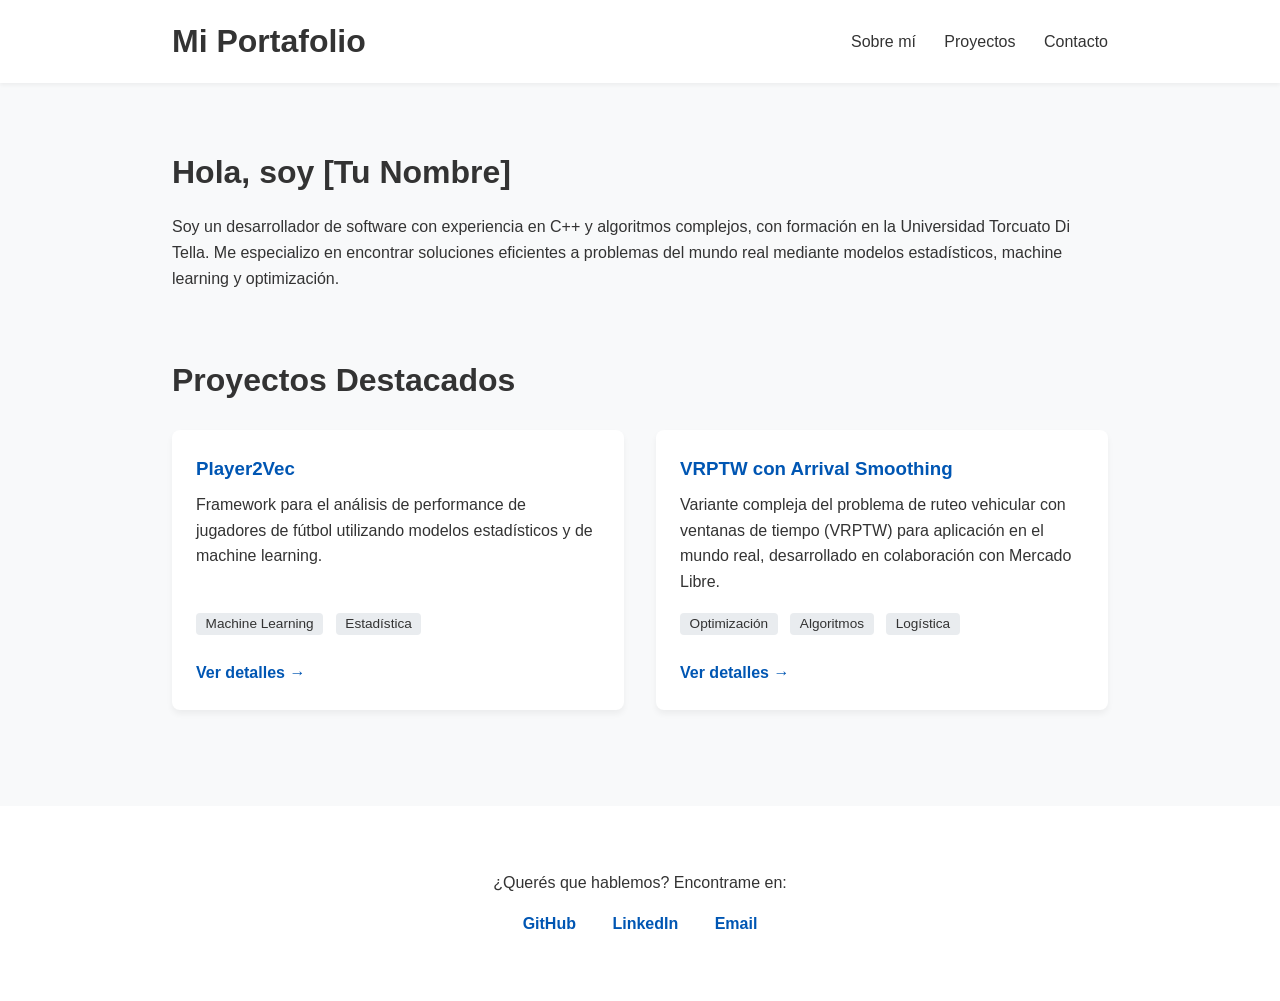
==== index.html @ 63041044 "init page" ====
<!DOCTYPE html>
<html lang="es">
<head>
    <meta charset="UTF-8">
    <meta name="viewport" content="width=device-width, initial-scale=1.0">
    <title>Portafolio Profesional</title>
    <link rel="stylesheet" href="style.css">
</head>
<body>

    <header>
        <div class="container nav-bar">
            <h1>Mi Portafolio</h1>
            <nav>
                <a href="#sobre-mi">Sobre mí</a>
                <a href="#proyectos">Proyectos</a>
                <a href="#contacto">Contacto</a>
            </nav>
        </div>
    </header>

    <section id="sobre-mi" class="container">
        <div class="profile-text">
            <h2>Hola, soy [Tu Nombre]</h2>
            <p>
                Soy un desarrollador de software con experiencia en C++ y algoritmos complejos, con formación en la Universidad Torcuato Di Tella. Me especializo en encontrar soluciones eficientes a problemas del mundo real mediante modelos estadísticos, machine learning y optimización.
            </p>
        </div>
    </section>

    <section id="proyectos" class="container">
        <h2>Proyectos Destacados</h2>
        <div class="grid-proyectos">

            <div class="card-proyecto">
                <h3>Player2Vec</h3>
                <p>Framework para el análisis de performance de jugadores de fútbol utilizando modelos estadísticos y de machine learning.</p>
                <div class="tags">
                    <span>Machine Learning</span>
                    <span>Estadística</span>
                </div>
                <a href="player2vec.html" class="btn-ver-mas">Ver detalles &rarr;</a>
            </div>

            <div class="card-proyecto">
                <h3>VRPTW con Arrival Smoothing</h3>
                <p>Variante compleja del problema de ruteo vehicular con ventanas de tiempo (VRPTW) para aplicación en el mundo real, desarrollado en colaboración con Mercado Libre.</p>
                <div class="tags">
                    <span>Optimización</span>
                    <span>Algoritmos</span>
                    <span>Logística</span>
                </div>
                <a href="vrptw.html" class="btn-ver-mas">Ver detalles &rarr;</a>
            </div>

        </div>
    </section>

    <footer id="contacto">
        <div class="container">
            <p>¿Querés que hablemos? Encontrame en:</p>
            <div class="social-links">
                <a href="https://github.com/tu-usuario" target="_blank">GitHub</a>
                <a href="https://linkedin.com/in/tu-perfil" target="_blank">LinkedIn</a>
                <a href="mailto:tu-email@ejemplo.com">Email</a>
            </div>
        </div>
    </footer>

</body>
</html>
---- style.css ----
/* Variables de color para mantener consistencia */
:root {
    --bg-color: #f8f9fa;
    --text-color: #333;
    --primary-color: #0056b3;
    --card-bg: #ffffff;
}

* {
    margin: 0;
    padding: 0;
    box-sizing: border-box;
    font-family: 'Segoe UI', Roboto, Helvetica, Arial, sans-serif;
}

body {
    background-color: var(--bg-color);
    color: var(--text-color);
    line-height: 1.6;
}

.container {
    max-width: 1000px;
    margin: 0 auto;
    padding: 2rem;
}

/* Header */
header {
    background-color: var(--card-bg);
    box-shadow: 0 2px 4px rgba(0, 0, 0, 0.05);
    position: sticky;
    top: 0;
}

.nav-bar {
    display: flex;
    justify-content: space-between;
    align-items: center;
    padding: 1rem 2rem;
}

nav a {
    margin-left: 1.5rem;
    text-decoration: none;
    color: var(--text-color);
    font-weight: 500;
}

nav a:hover {
    color: var(--primary-color);
}

/* Sobre mi */
#sobre-mi {
    padding-top: 4rem;
    padding-bottom: 2rem;
}

h2 {
    margin-bottom: 1rem;
    font-size: 2rem;
}

/* Proyectos (Grid) */
.grid-proyectos {
    display: grid;
    grid-template-columns: repeat(auto-fit, minmax(300px, 1fr));
    gap: 2rem;
    margin-top: 1.5rem;
}

.card-proyecto {
    background: var(--card-bg);
    padding: 1.5rem;
    border-radius: 8px;
    box-shadow: 0 4px 6px rgba(0, 0, 0, 0.05);
    transition: transform 0.2s;
    display: flex;
    flex-direction: column;
}

.card-proyecto:hover {
    transform: translateY(-5px);
}

.card-proyecto h3 {
    margin-bottom: 0.5rem;
    color: var(--primary-color);
}

.card-proyecto p {
    flex-grow: 1;
    /* Empuja el botón hacia abajo si el texto es corto */
    margin-bottom: 1rem;
}

.tags {
    margin-bottom: 1.5rem;
}

.tags span {
    background: #e9ecef;
    padding: 0.2rem 0.6rem;
    border-radius: 4px;
    font-size: 0.85rem;
    margin-right: 0.5rem;
}

.btn-ver-mas {
    text-decoration: none;
    color: var(--primary-color);
    font-weight: bold;
    align-self: flex-start;
}

/* Footer */
footer {
    background-color: var(--card-bg);
    text-align: center;
    padding: 2rem 0;
    margin-top: 4rem;
}

.social-links {
    margin-top: 1rem;
}

.social-links a {
    margin: 0 1rem;
    text-decoration: none;
    color: var(--primary-color);
    font-weight: bold;
}
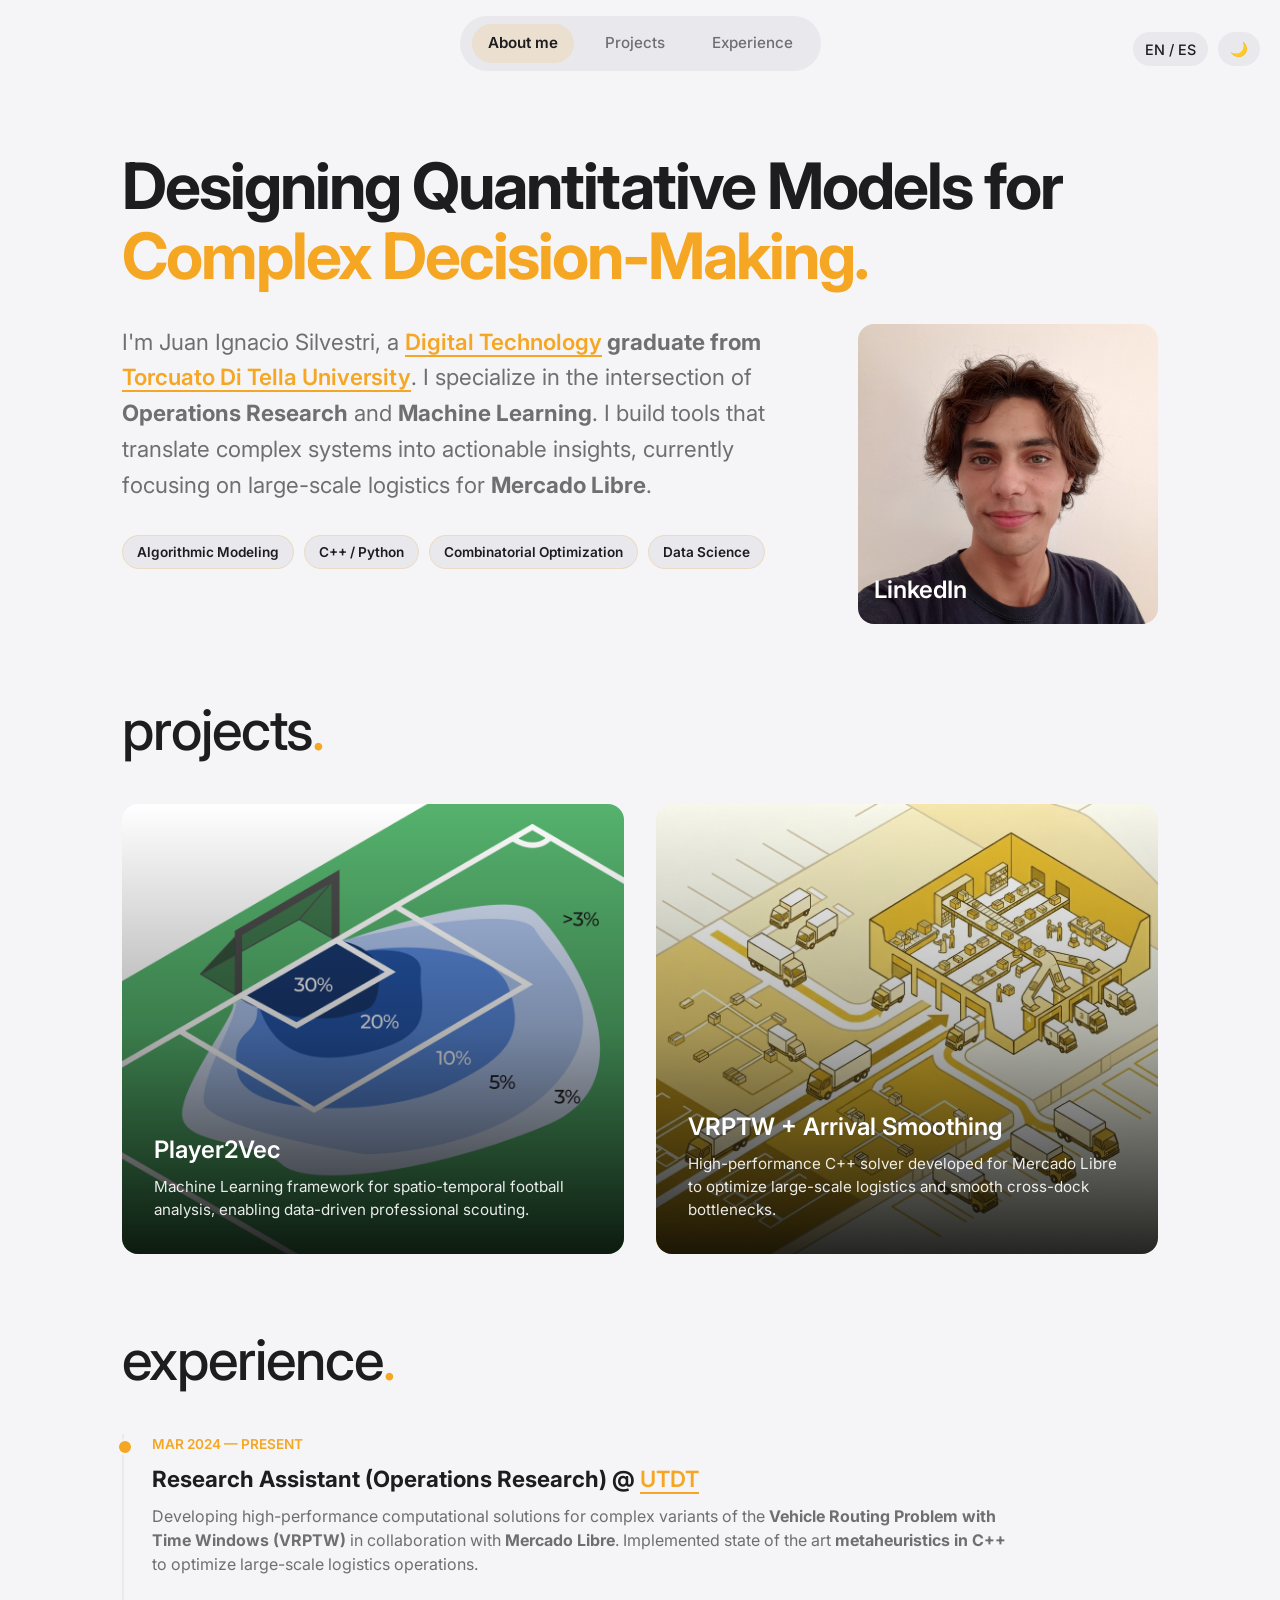
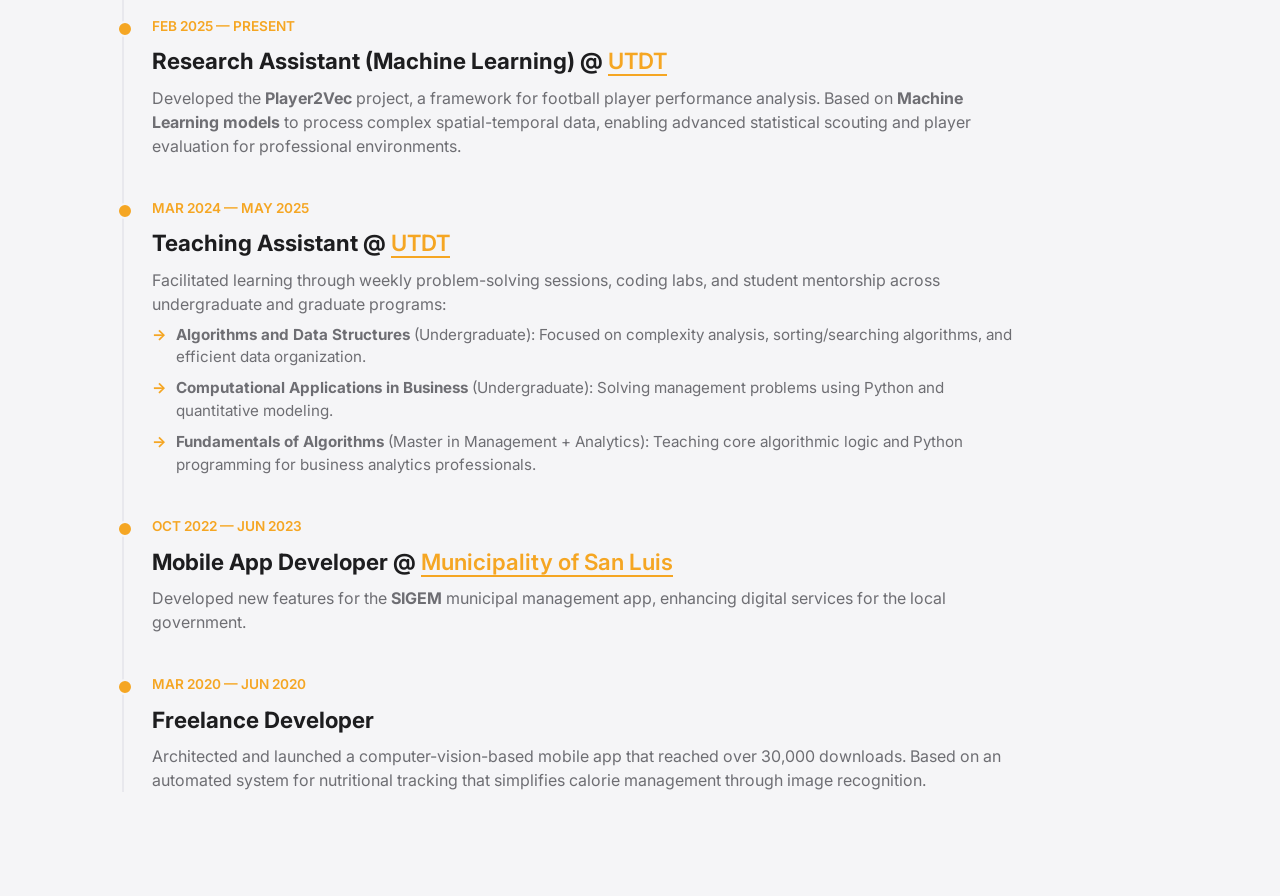
==== commit 55a95687: "Projects descriptions and experience detailed" ====
--- a/index.html
+++ b/index.html
@@ -1,71 +1,199 @@
 <!DOCTYPE html>
-<html lang="es">
+<html lang="en" data-theme="light">
 <head>
     <meta charset="UTF-8">
     <meta name="viewport" content="width=device-width, initial-scale=1.0">
-    <title>Portafolio Profesional</title>
+    <title>Juan Ignacio Silvestri</title>
     <link rel="stylesheet" href="style.css">
+    <link href="https://fonts.googleapis.com/css2?family=Inter:wght@400;500;600;700&display=swap" rel="stylesheet">
 </head>
 <body>
 
-    <header>
-        <div class="container nav-bar">
-            <h1>Mi Portafolio</h1>
-            <nav>
-                <a href="#sobre-mi">Sobre mí</a>
-                <a href="#proyectos">Proyectos</a>
-                <a href="#contacto">Contacto</a>
-            </nav>
-        </div>
-    </header>
+    
+    <div class="nav-container">
+        <nav class="pill-nav">
+            <a href="#about" class="active" data-en="About me" data-es="Sobre mí">About me</a>
+            <a href="#projects" data-en="Projects" data-es="Proyectos">Projects</a>
+            <a href="#experience" data-en="Experience" data-es="Experiencia">Experience</a>
+        </nav>
+    </div>
+    <div class="site-controls">
+        <button id="lang-toggle" class="control-btn">EN / ES</button>
+        <button id="theme-toggle" class="control-btn">🌙</button>
+    </div>
 
-    <section id="sobre-mi" class="container">
-        <div class="profile-text">
-            <h2>Hola, soy [Tu Nombre]</h2>
-            <p>
-                Soy un desarrollador de software con experiencia en C++ y algoritmos complejos, con formación en la Universidad Torcuato Di Tella. Me especializo en encontrar soluciones eficientes a problemas del mundo real mediante modelos estadísticos, machine learning y optimización.
-            </p>
-        </div>
-    </section>
+    <main class="container">
+        <section id="about">
+            <div class="hero-container">
+                <h1 class="hero-headline">
+                    <span data-en="Designing Quantitative Models for" data-es="Diseñando Modelos <br> Cuantitativos para">Designing Quantitative Models for</span><br>
+                    <span class="dot" data-en="Complex Decision-Making." data-es="Toma de Decisiones.">Complex Decision-Making.</span>
+                </h1>
+                
+                <div class="hero-content-wrapper">
+                    <div class="hero-main-text">
+                        <p class="hero-description" 
+                        data-en="I'm Juan Ignacio Silvestri, a <strong><a href='https://www.utdt.edu/ver_contenido.php?id_contenido=19866&id_item_menu=31534' target='_blank' rel='noopener noreferrer'>Digital Technology</a> graduate from <a href='https://www.utdt.edu/' target='_blank' rel='noopener noreferrer'>Torcuato Di Tella University</a></strong>. I specialize in the intersection of <strong>Operations Research</strong> and <strong>Machine Learning</strong>. I build tools that translate complex systems into actionable insights, currently focusing on large-scale logistics for <strong>Mercado Libre</strong>."
+                        data-es="Soy Juan Ignacio Silvestri, <strong>Licenciado en <a href='https://www.utdt.edu/ver_contenido.php?id_contenido=19866&id_item_menu=31534' target='_blank' rel='noopener noreferrer'>Tecnología Digital</a> por la <a href='https://www.utdt.edu/' target='_blank' rel='noopener noreferrer'>Universidad Torcuato Di Tella</a></strong>. Me especializo en la intersección de <strong>Investigación Operativa</strong> y <strong>Machine Learning</strong>. Construyo herramientas que traducen sistemas complejos en información accionable, actualmente enfocado en logística a gran escala para <strong>Mercado Libre</strong>.">
+                        </p>
+                        
+                        <div class="skill-tags">
+                            <span data-en="Algorithmic Modeling" data-es="Modelado Algorítmico">Algorithmic Modeling</span>
+                            <span>C++ / Python</span>
+                            <span data-en="Combinatorial Optimization" data-es="Optimización combinatoria">Combinatorial Optimization</span>
+                            <span data-en="Data Science" data-es="Ciencia de Datos">Data Science</span>
+                        </div>
+                    </div>
 
-    <section id="proyectos" class="container">
-        <h2>Proyectos Destacados</h2>
-        <div class="grid-proyectos">
+                    <a href="https://www.linkedin.com/in/juan-ignacio-silvestri/" class="profile-card" style="background-image: url('./img/me.png');" target="_blank" rel="noopener noreferrer">
+                        <h2>LinkedIn</h2>
+                    </a>
+                </div>
+            </div>
+        </section>
 
-            <div class="card-proyecto">
-                <h3>Player2Vec</h3>
-                <p>Framework para el análisis de performance de jugadores de fútbol utilizando modelos estadísticos y de machine learning.</p>
-                <div class="tags">
-                    <span>Machine Learning</span>
-                    <span>Estadística</span>
+        <section id="projects">
+            <h1 class="section-title"><span data-en="projects" data-es="proyectos">projects</span><span class="dot">.</span></h1>
+            
+            <div class="card-grid">
+                <a href="player2vec.html" class="card" style="background-image: url('./img/xG.png');">
+                    <div class="card-content">
+                        <h2>Player2Vec</h2>
+                        <p data-en="Machine Learning framework for spatio-temporal football analysis, enabling data-driven professional scouting." 
+                        data-es="Framework de Machine Learning para análisis de fútbol espacio-temporal, permitiendo scouting profesional basado en datos."></p>                    
+                    </div>
+                </a>
+
+                <a href="vrptw.html" class="card" style="background-image: url('./img/VRPTW.png');">
+                    <div class="card-content">
+                        <h2>VRPTW + Arrival Smoothing</h2>
+                        <p data-en="High-performance C++ solver developed for Mercado Libre to optimize large-scale logistics and smooth cross-dock bottlenecks." 
+                        data-es="Solver de C++ de alto rendimiento desarrollado para Mercado Libre para optimizar logística a gran escala y suavizar cuellos de botella en el cross-dock."></p>                    </div>
+                </a>
+            </div>
+        </section>
+
+        <section id="experience">
+            <h1 class="section-title"><span data-en="experience" data-es="experiencia">experience</span><span class="dot">.</span></h1>
+            
+            <div class="timeline">
+                <div class="timeline-item">
+                    <p class="timeline-date" data-en="Mar 2024 — Present" data-es="Mar 2024 — Presente">Mar 2024 — Present</p>
+                    <div class="timeline-content">
+                        <h3 data-en="Research Assistant (Operations Research) @ <a href='https://www.utdt.edu/' target='_blank'>UTDT</a>" 
+                            data-es="Asistente de Investigación (Inv. Operativa) @ <a href='https://www.utdt.edu/' target='_blank'>UTDT</a>">
+                            Research Assistant (Operations Research) @ UTDT
+                        </h3>                       
+                        <p data-en="Developing high-performance computational solutions for complex variants of the <strong>Vehicle Routing Problem with Time Windows (VRPTW)</strong> in collaboration with <strong>Mercado Libre</strong>. Implemented state of the art <strong>metaheuristics in C++</strong> to optimize large-scale logistics operations." 
+                        data-es="Desarrollo de soluciones computacionales de alto rendimiento para variantes complejas del <strong>Problema de Ruteo Vehicular (VRPTW)</strong> en colaboración con <strong>Mercado Libre</strong>. Implementación de <strong> metaheuristicas en C++</strong> para optimizar operaciones logísticas de gran escala.">
+                        </p>
+                    </div>
                 </div>
-                <a href="player2vec.html" class="btn-ver-mas">Ver detalles &rarr;</a>
+
+                <div class="timeline-item">
+                    <p class="timeline-date" data-en="Feb 2025 — Present" data-es="Feb 2025 — Presente">Feb 2025 — Present</p>
+                    <div class="timeline-content">
+                        <h3 data-en="Research Assistant (Machine Learning) @ <a href='https://www.utdt.edu/' target='_blank'>UTDT</a>" 
+                            data-es="Asistente de Investigación (Machine Learning) @ <a href='https://www.utdt.edu/' target='_blank'>UTDT</a>">
+                            Research Assistant (Machine Learning) @ UTDT
+                        </h3>                       
+                        <p data-en="Developed the <strong>Player2Vec</strong> project, a framework for football player performance analysis. Based on <strong>Machine Learning models</strong> to process complex spatial-temporal data, enabling advanced statistical scouting and player evaluation for professional environments." 
+                        data-es="Desarrollo del proyecto <strong>Player2Vec</strong>, un framework para el análisis de performance de jugadores de fútbol. Basado en <strong>modelos de Machine Learning</strong> para procesar datos espacio-temporales complejos, permitiendo scouting estadístico avanzado y evaluación de jugadores.">
+                        </p>
+                    </div>
+                </div>
+
+                <div class="timeline-item">
+                    <div class="timeline-date">Mar 2024 — May 2025</div>
+                    <div class="timeline-content">
+                        <h3 data-en="Teaching Assistant @ <a href='https://www.utdt.edu/' target='_blank' rel='noopener noreferrer'>UTDT</a>" 
+                            data-es="Asistente de Cátedra @ <a href='https://www.utdt.edu/' target='_blank' rel='noopener noreferrer'>UTDT</a>">
+                            Teaching Assistant @ UTDT
+                        </h3>
+                        
+                        <p data-en="Facilitated learning through weekly problem-solving sessions, coding labs, and student mentorship across undergraduate and graduate programs:" 
+                        data-es="Facilitación del aprendizaje mediante clases prácticas semanales, laboratorios de programación y mentoría de alumnos en programas de grado y posgrado:">
+                        </p>
+
+                        <ul class="exp-list">
+                            <li data-en="<strong>Algorithms and Data Structures</strong> (Undergraduate): Focused on complexity analysis, sorting/searching algorithms, and efficient data organization." 
+                                data-es="<strong>Algoritmos y Estructuras de Datos</strong> (Grado): Enfoque en análisis de complejidad, algoritmos de ordenamiento/búsqueda y organización eficiente de datos.">
+                            </li>
+                            <li data-en="<strong>Computational Applications in Business</strong> (Undergraduate): Solving management problems using Python and quantitative modeling." 
+                                data-es="<strong>Aplicaciones Computacionales en Negocios</strong> (Grado): Resolución de problemas de gestión utilizando Python y modelado cuantitativo.">
+                            </li>
+                            <li data-en="<strong>Fundamentals of Algorithms</strong> (Master in Management + Analytics): Teaching core algorithmic logic and Python programming for business analytics professionals." 
+                                data-es="<strong>Fundamentos de Algoritmos</strong> (Master in Management + Analytics): Enseñanza de lógica algorítmica y programación en Python para profesionales de analítica de negocios.">
+                            </li>
+                        </ul>
+                    </div>
+                </div>
+
+                <div class="timeline-item">
+                    <div class="timeline-date">Oct 2022 — Jun 2023</div>
+                    <div class="timeline-content">
+                        <h3 data-en="Mobile App Developer @ <a href='https://sanluislaciudad.gob.ar/' target='_blank' rel='noopener noreferrer'>Municipality of San Luis</a>" data-es="Desarrollador Mobile @ <a href='https://sanluislaciudad.gob.ar/' target='_blank' rel='noopener noreferrer'>Municipalidad de San Luis</a>">Mobile App Developer @ <a href='https://sanluislaciudad.gob.ar/' target='_blank' rel='noopener noreferrer'>Municipality of San Luis</a></h3>
+                        <p data-en="Developed new features for the <strong>SIGEM</strong> municipal management app, enhancing digital services for the local government." 
+                        data-es="Desarrollo de nuevas funcionalidades para la app <strong>SIGEM</strong>, mejorando los servicios digitales del gobierno local.">
+                        </p>
+                    </div>
+                </div>
+
+                <div class="timeline-item">
+                    <div class="timeline-date">Mar 2020 — Jun 2020</div>
+                    <div class="timeline-content">
+                        <h3 data-en="Freelance Developer" data-es="Desarrollador Freelance">Freelance Developer</h3>
+                        <p data-en="Architected and launched a computer-vision-based mobile app that reached over 30,000 downloads. Based on an automated system for nutritional tracking that simplifies calorie management through image recognition." 
+                        data-es="Diseño y lanzamiento de  una aplicación móvil basada en visión artificial que alcanzó más de 30.000 descargas. Basado en un sistema automatizado de seguimiento nutricional que simplifica la gestión de calorías mediante reconocimiento de imágenes.">
+                        </p>
+                    </div>
+                </div>
             </div>
+        </section>
 
-            <div class="card-proyecto">
-                <h3>VRPTW con Arrival Smoothing</h3>
-                <p>Variante compleja del problema de ruteo vehicular con ventanas de tiempo (VRPTW) para aplicación en el mundo real, desarrollado en colaboración con Mercado Libre.</p>
-                <div class="tags">
-                    <span>Optimización</span>
-                    <span>Algoritmos</span>
-                    <span>Logística</span>
-                </div>
-                <a href="vrptw.html" class="btn-ver-mas">Ver detalles &rarr;</a>
-            </div>
+    </main>
 
-        </div>
-    </section>
+    <script src="config.js"></script>
+    <script>
+        // Active Navigation Update on Scroll
+        const navLinks = document.querySelectorAll('.pill-nav a');
+        const sections = document.querySelectorAll('main > section');
 
-    <footer id="contacto">
-        <div class="container">
-            <p>¿Querés que hablemos? Encontrame en:</p>
-            <div class="social-links">
-                <a href="https://github.com/tu-usuario" target="_blank">GitHub</a>
-                <a href="https://linkedin.com/in/tu-perfil" target="_blank">LinkedIn</a>
-                <a href="mailto:tu-email@ejemplo.com">Email</a>
-            </div>
-        </div>
-    </footer>
+        window.addEventListener('scroll', () => {
+            let current = '';
+            
+            sections.forEach(section => {
+                const sectionTop = section.offsetTop;
+                const sectionHeight = section.clientHeight;
+                
+                if (window.pageYOffset >= sectionTop - 200) {
+                    current = section.getAttribute('id');
+                }
+            });
 
+            navLinks.forEach(link => {
+                link.classList.remove('active');
+                if (link.getAttribute('href') === `#${current}`) {
+                    link.classList.add('active');
+                }
+            });
+        });
+
+        // Smooth Scroll Behavior
+        navLinks.forEach(link => {
+            link.addEventListener('click', (e) => {
+                e.preventDefault();
+                const targetId = link.getAttribute('href').substring(1);
+                const targetSection = document.getElementById(targetId);
+                
+                if (targetSection) {
+                    targetSection.scrollIntoView({
+                        behavior: 'smooth',
+                        block: 'start'
+                    });
+                }
+            });
+        });
+    </script>
 </body>
 </html>
--- a/style.css
+++ b/style.css
@@ -1,134 +1,658 @@
-/* Variables de color para mantener consistencia */
-:root {
-    --bg-color: #f8f9fa;
-    --text-color: #333;
-    --primary-color: #0056b3;
-    --card-bg: #ffffff;
+/* Color Variables for Light and Dark Modes */
+:root[data-theme="light"] {
+    --bg-color: #f5f5f7;
+    --text-color: #1d1d1f;
+    --nav-bg: #e8e8ed;
+    --nav-text: #6e6e73;
+    --nav-active: #1d1d1f;
+    --dot-color: #f5a623;
+    /* The orange dot from the image */
+}
+
+:root[data-theme="dark"] {
+    --bg-color: #121212;
+    --text-color: #f5f5f7;
+    --nav-bg: #2c2c2e;
+    --nav-text: #98989d;
+    --nav-active: #f5f5f7;
+    --dot-color: #f5a623;
 }
 
 * {
     margin: 0;
     padding: 0;
     box-sizing: border-box;
-    font-family: 'Segoe UI', Roboto, Helvetica, Arial, sans-serif;
+    font-family: 'Inter', sans-serif;
+    transition: background-color 0.3s ease, color 0.3s ease;
+}
+
+html {
+    scroll-behavior: smooth;
 }
 
 body {
     background-color: var(--bg-color);
     color: var(--text-color);
-    line-height: 1.6;
+    line-height: 1.5;
 }
 
 .container {
-    max-width: 1000px;
+    max-width: 1100px;
     margin: 0 auto;
-    padding: 2rem;
-}
-
-/* Header */
-header {
-    background-color: var(--card-bg);
-    box-shadow: 0 2px 4px rgba(0, 0, 0, 0.05);
+    padding: 0 2rem 4rem 2rem;
+}
+
+/* Toggles */
+.site-controls {
+    position: fixed;
+    top: 2rem;
+    right: 20px;
+    display: flex;
+    gap: 10px;
+    z-index: 100;
+}
+
+.control-btn {
+    background: var(--nav-bg);
+    color: var(--text-color);
+    border: none;
+    padding: 8px 12px;
+    border-radius: 20px;
+    cursor: pointer;
+    font-weight: 500;
+    font-size: 0.9rem;
+}
+
+.control-btn:hover {
+    filter: brightness(0.9);
+}
+
+/* Pill Navigation */
+.nav-container {
+    display: flex;
+    justify-content: center;
+    padding: 1rem 0;
     position: sticky;
     top: 0;
-}
-
-.nav-bar {
-    display: flex;
-    justify-content: space-between;
+    z-index: 100;
+}
+
+.pill-nav {
+    display: flex;
+    background-color: var(--nav-bg);
+    border-radius: 50px;
+    padding: 8px 12px;
+    gap: 15px;
+}
+
+.pill-nav a {
+    text-decoration: none;
+    color: var(--nav-text);
+    padding: 8px 16px;
+    border-radius: 30px;
+    font-size: 0.95rem;
+    font-weight: 500;
+    transition: all 0.3s ease;
+}
+
+.pill-nav a:hover {
+    color: var(--nav-active);
+    background-color: rgba(245, 166, 35, 0.1);
+}
+
+.pill-nav a.active {
+    color: var(--nav-active);
+    background-color: rgba(245, 166, 35, 0.15);
+    font-weight: 600;
+}
+
+/* Sections & Typography */
+section {
+    margin-top: 4rem;
+    animation: fadeInUp 0.8s ease-out forwards;
+    opacity: 0;
+}
+
+@keyframes fadeInUp {
+    from {
+        opacity: 0;
+        transform: translateY(40px);
+    }
+
+    to {
+        opacity: 1;
+        transform: translateY(0);
+    }
+}
+
+.section-title {
+    font-size: 3.5rem;
+    font-weight: 500;
+    margin-bottom: 2rem;
+    letter-spacing: -1px;
+}
+
+.dot {
+    color: var(--dot-color);
+}
+
+.hero-text {
+    font-size: 1.25rem;
+    max-width: 800px;
+    color: var(--nav-text);
+}
+
+.hero-main-text a {
+    color: var(--dot-color);
+    text-decoration: none;
+    font-weight: 600;
+    border-bottom: 2px solid var(--dot-color);
+    transition: opacity 0.3s ease;
+}
+
+.hero-main-text a:hover {
+    opacity: 0.8;
+}
+
+.text-block {
+    margin-bottom: 3rem;
+}
+
+.text-block h3 {
+    font-size: 1.5rem;
+    margin-bottom: 0.75rem;
+}
+
+.text-block p {
+    color: var(--nav-text);
+    margin-bottom: 1rem;
+}
+
+.text-block p:last-child {
+    margin-bottom: 0;
+}
+
+.text-block ol,
+.text-block ul {
+    margin-bottom: 1rem;
+}
+
+.text-block .formula {
+    margin-top: 1.25rem;
+    margin-bottom: 1.25rem;
+}
+
+.text-block figure {
+    margin-top: 1.5rem;
+    margin-bottom: 1.5rem;
+}
+
+/* Hero Section Improvements */
+.hero-headline {
+    font-size: 4rem;
+    font-weight: 700;
+    line-height: 1.1;
+    margin-bottom: 2rem;
+    letter-spacing: -2px;
+}
+
+.hero-content-wrapper {
+    display: flex;
+    flex-direction: row;
+    gap: 3rem;
+    align-items: flex-start;
+}
+
+.hero-main-text {
+    flex: 2;
+}
+
+.hero-description {
+    font-size: 1.4rem;
+    color: var(--nav-text);
+    line-height: 1.6;
+    margin-bottom: 2rem;
+}
+
+/* Skill Matrix Badges */
+.skill-tags {
+    display: flex;
+    gap: 10px;
+    flex-wrap: wrap;
+}
+
+.skill-tags span {
+    background: var(--nav-bg);
+    padding: 6px 14px;
+    border-radius: 20px;
+    font-size: 0.85rem;
+    font-weight: 600;
+    color: var(--text-color);
+    border: 1px solid rgba(245, 166, 35, 0.2);
+}
+
+/* Responsive fix for smaller screens */
+@media (max-width: 768px) {
+    .hero-content-wrapper {
+        flex-direction: column-reverse;
+    }
+
+    .hero-headline {
+        font-size: 2.5rem;
+    }
+
+    .profile-card {
+        width: 100%;
+        height: 200px;
+    }
+}
+
+/* Image Cards (Like the reference) */
+.card-grid {
+    display: grid;
+    grid-template-columns: repeat(auto-fit, minmax(320px, 1fr));
+    gap: 2rem;
+}
+
+.card {
+    display: flex;
+    align-items: flex-end;
+    height: 450px;
+    border-radius: 16px;
+    text-decoration: none;
+    background-size: cover;
+    background-position: center;
+    position: relative;
+    overflow: hidden;
+    transition: transform 0.3s ease;
+}
+
+/* Gradient overlay to make text readable */
+.card::before {
+    content: '';
+    position: absolute;
+    top: 0;
+    left: 0;
+    right: 0;
+    bottom: 0;
+    background: linear-gradient(to top, rgba(0, 0, 0, 0.85) 0%, rgba(0, 0, 0, 0.3) 50%, rgba(0, 0, 0, 0) 100%);
+    z-index: 1;
+}
+
+.card:hover {
+    transform: scale(1.02);
+}
+
+.card-content {
+    position: relative;
+    z-index: 2;
+    padding: 2rem;
+    color: #ffffff;
+    /* Always white regardless of theme */
+}
+
+.card-content h2 {
+    font-size: 1.5rem;
+    margin-bottom: 0.5rem;
+    font-weight: 600;
+}
+
+.card-content p {
+    font-size: 0.95rem;
+    opacity: 0.9;
+}
+
+/* Button Styles */
+.btn {
+    display: inline-block;
+    margin-top: 2rem;
+    padding: 10px 20px;
+    background-color: var(--nav-bg);
+    color: var(--text-color);
+    text-decoration: none;
+    border-radius: 8px;
+    font-weight: 500;
+    transition: all 0.2s ease;
+    border: 2px solid transparent;
+}
+
+.btn:hover {
+    background-color: var(--dot-color);
+    color: var(--bg-color);
+    transform: translateY(-2px);
+}
+
+/* Profile Card (About Section) */
+.profile-card {
+    display: flex;
+    width: 300px;
+    height: 300px;
+    border-radius: 16px;
+    text-decoration: none;
+    background-size: cover;
+    background-position: center;
+    position: relative;
+    overflow: hidden;
+    flex-shrink: 0;
+}
+
+.profile-card:hover {
+    transform: scale(1.05);
+}
+
+.profile-card h2 {
+    position: relative;
+    z-index: 2;
+    padding: 1rem;
+    color: #ffffff;
+    font-size: 1.5rem;
+    font-weight: 600;
+    margin: 0;
+    height: 100%;
+    display: flex;
+    align-items: flex-end;
+}
+
+/* Timeline Styling */
+.timeline {
+    position: relative;
+    max-width: 900px;
+    margin: 2rem 0;
+}
+
+.timeline::before {
+    content: '';
+    position: absolute;
+    left: 0;
+    top: 0;
+    width: 2px;
+    height: 100%;
+    background: var(--nav-bg);
+}
+
+.timeline-item {
+    position: relative;
+    padding-left: 30px;
+    margin-bottom: 2.5rem;
+    transition: transform 0.3s ease;
+}
+
+.timeline-item:hover {
+    transform: translateX(10px);
+}
+
+.timeline-item::before {
+    content: '';
+    position: absolute;
+    left: -5px;
+    top: 5px;
+    width: 12px;
+    height: 12px;
+    border-radius: 50%;
+    background: var(--dot-color);
+    border: 2px solid var(--bg-color);
+}
+
+.timeline-date {
+    font-size: 0.85rem;
+    font-weight: 600;
+    color: var(--dot-color);
+    text-transform: uppercase;
+    margin-bottom: 0.5rem;
+}
+
+.timeline-content h3 {
+    font-size: 1.4rem;
+    margin-bottom: 0.5rem;
+}
+
+.timeline-content p {
+    color: var(--nav-text);
+    font-size: 1rem;
+}
+
+/* Company Links */
+.company-link {
+    color: var(--text-color);
+    text-decoration: none;
+    font-size: 1.5rem;
+    font-weight: 700;
+    transition: color 0.3s ease;
+}
+
+.company-link:hover {
+    color: var(--dot-color);
+}
+
+/* Subtitles for Roles */
+.timeline-content h4 {
+    font-size: 1.1rem;
+    color: var(--nav-text);
+    margin-bottom: 0.75rem;
+    font-weight: 500;
+}
+
+.timeline-content a {
+    color: var(--dot-color);
+    text-decoration: none;
+    font-weight: 600;
+    border-bottom: 2px solid var(--dot-color);
+    transition: opacity 0.3s ease;
+}
+
+/* Experience Lists */
+.exp-list {
+    list-style: none;
+    margin-top: 0.5rem;
+}
+
+.exp-list li {
+    position: relative;
+    padding-left: 1.5rem;
+    margin-bottom: 0.5rem;
+    color: var(--nav-text);
+    font-size: 0.95rem;
+}
+
+.exp-list li::before {
+    content: "→";
+    position: absolute;
+    left: 0;
+    color: var(--dot-color);
+    font-weight: bold;
+}
+
+.exp-list a {
+    color: var(--dot-color);
+    text-decoration: none;
+    border-bottom: 1px solid transparent;
+    transition: border 0.3s ease;
+}
+
+.exp-list a:hover {
+    border-bottom: 1px solid var(--dot-color);
+}
+
+/* Tabs Styling */
+.tabs-container {
+    display: flex;
+    gap: 10px;
+    margin-bottom: 2.5rem;
+    border-bottom: 1px solid var(--nav-bg);
+    padding-bottom: 10px;
+}
+
+.tab-btn {
+    background: none;
+    border: none;
+    color: var(--nav-text);
+    padding: 10px 20px;
+    font-size: 1rem;
+    font-weight: 600;
+    cursor: pointer;
+    border-radius: 8px;
+    transition: all 0.3s ease;
+}
+
+.tab-btn:hover {
+    background: var(--nav-bg);
+    color: var(--text-color);
+}
+
+.tab-btn.active {
+    background: var(--dot-color);
+    color: var(--bg-color);
+}
+
+.tab-content {
+    display: none;
+    animation: fadeIn 0.5s ease;
+}
+
+.tab-content.active {
+    display: block;
+}
+
+@keyframes fadeIn {
+    from {
+        opacity: 0;
+        transform: translateY(10px);
+    }
+
+    to {
+        opacity: 1;
+        transform: translateY(0);
+    }
+}
+
+/* Award Badge */
+.award-badge {
+    display: inline-flex;
     align-items: center;
-    padding: 1rem 2rem;
-}
-
-nav a {
-    margin-left: 1.5rem;
-    text-decoration: none;
+    background: rgba(245, 166, 35, 0.15);
+    color: var(--dot-color);
+    padding: 8px 16px;
+    border-radius: 50px;
+    font-weight: 700;
+    margin-bottom: 2rem;
+    border: 1px solid var(--dot-color);
+}
+
+.award-badge a {
+    color: var(--dot-color);
+    text-decoration: none;
+    font-weight: 700;
+    border-bottom: none;
+    transition: opacity 0.3s ease;
+}
+
+.award-badge .star {
+    margin-right: 8px;
+    font-size: 1.2rem;
+}
+
+/* Formula Styling */
+.formula {
+    background: var(--nav-bg);
+    padding: 20px;
+    border-radius: 12px;
+    text-align: center;
+    font-family: serif;
+    font-size: 1.2rem;
+    margin: 1.5rem 0;
+    overflow-x: auto;
+}
+
+.paper-figure {
+    margin: 2rem 0;
+    text-align: center;
+}
+
+.paper-img {
+    max-width: 100%;
+    width: 680px;
+    border-radius: 8px;
+    box-shadow: 0 4px 20px rgba(0, 0, 0, 0.12);
+    display: block;
+    margin: 0 auto;
+}
+
+.figure-row {
+    display: flex;
+    gap: 1.5rem;
+    margin: 2rem 0;
+    justify-content: center;
+    flex-wrap: wrap;
+    /* se apilan en mobile */
+}
+
+.figure-row .paper-figure {
+    flex: 1;
+    min-width: 240px;
+    max-width: 48%;
+}
+
+figcaption {
+    margin-top: 0.6rem;
+    font-size: 0.85rem;
+    color: #888;
+    font-style: italic;
+}
+
+/* Transfer Table */
+table {
+    width: 100%;
+    border-collapse: collapse;
+    margin-top: 1.5rem;
+    font-size: 0.95rem;
+    border-radius: 12px;
+    overflow: hidden;
+}
+
+thead tr {
+    background-color: var(--nav-bg);
+}
+
+thead th {
+    padding: 14px 20px;
+    text-align: left;
+    font-weight: 600;
+    font-size: 0.8rem;
+    text-transform: uppercase;
+    letter-spacing: 0.06em;
+    color: var(--nav-text);
+}
+
+tbody tr {
+    border-bottom: 1px solid var(--nav-bg);
+    transition: background-color 0.2s ease;
+}
+
+tbody tr:last-child {
+    border-bottom: none;
+}
+
+tbody tr:hover {
+    background-color: rgba(245, 166, 35, 0.05);
+}
+
+tbody td {
+    padding: 14px 20px;
     color: var(--text-color);
-    font-weight: 500;
-}
-
-nav a:hover {
-    color: var(--primary-color);
-}
-
-/* Sobre mi */
-#sobre-mi {
-    padding-top: 4rem;
-    padding-bottom: 2rem;
-}
-
-h2 {
-    margin-bottom: 1rem;
-    font-size: 2rem;
-}
-
-/* Proyectos (Grid) */
-.grid-proyectos {
-    display: grid;
-    grid-template-columns: repeat(auto-fit, minmax(300px, 1fr));
-    gap: 2rem;
-    margin-top: 1.5rem;
-}
-
-.card-proyecto {
-    background: var(--card-bg);
-    padding: 1.5rem;
-    border-radius: 8px;
-    box-shadow: 0 4px 6px rgba(0, 0, 0, 0.05);
-    transition: transform 0.2s;
-    display: flex;
-    flex-direction: column;
-}
-
-.card-proyecto:hover {
-    transform: translateY(-5px);
-}
-
-.card-proyecto h3 {
-    margin-bottom: 0.5rem;
-    color: var(--primary-color);
-}
-
-.card-proyecto p {
-    flex-grow: 1;
-    /* Empuja el botón hacia abajo si el texto es corto */
-    margin-bottom: 1rem;
-}
-
-.tags {
-    margin-bottom: 1.5rem;
-}
-
-.tags span {
-    background: #e9ecef;
-    padding: 0.2rem 0.6rem;
-    border-radius: 4px;
-    font-size: 0.85rem;
-    margin-right: 0.5rem;
-}
-
-.btn-ver-mas {
-    text-decoration: none;
-    color: var(--primary-color);
-    font-weight: bold;
-    align-self: flex-start;
-}
-
-/* Footer */
-footer {
-    background-color: var(--card-bg);
-    text-align: center;
-    padding: 2rem 0;
-    margin-top: 4rem;
-}
-
-.social-links {
-    margin-top: 1rem;
-}
-
-.social-links a {
-    margin: 0 1rem;
-    text-decoration: none;
-    color: var(--primary-color);
-    font-weight: bold;
+    vertical-align: middle;
+}
+
+tbody td:first-child {
+    font-weight: 600;
+}
+
+@media (max-width: 768px) {
+    table {
+        font-size: 0.85rem;
+    }
+
+    thead th,
+    tbody td {
+        padding: 10px 12px;
+    }
 }
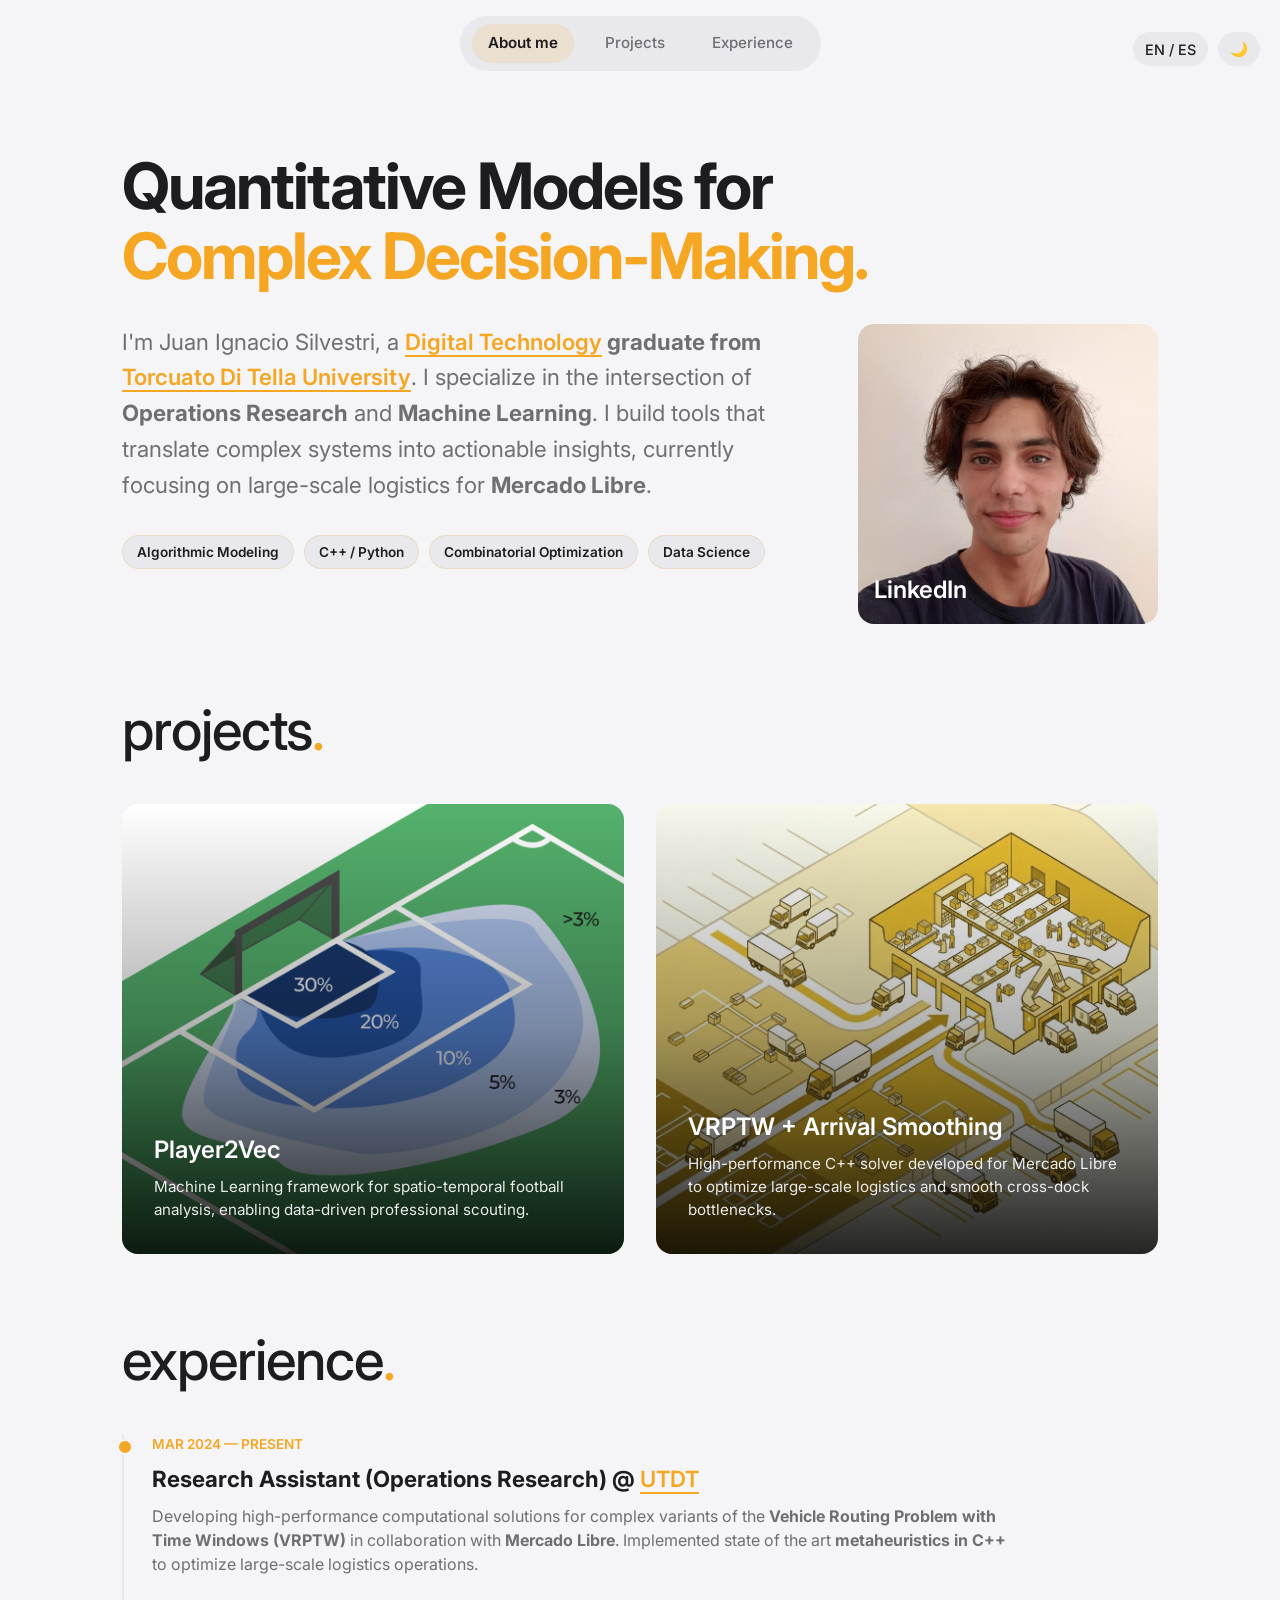
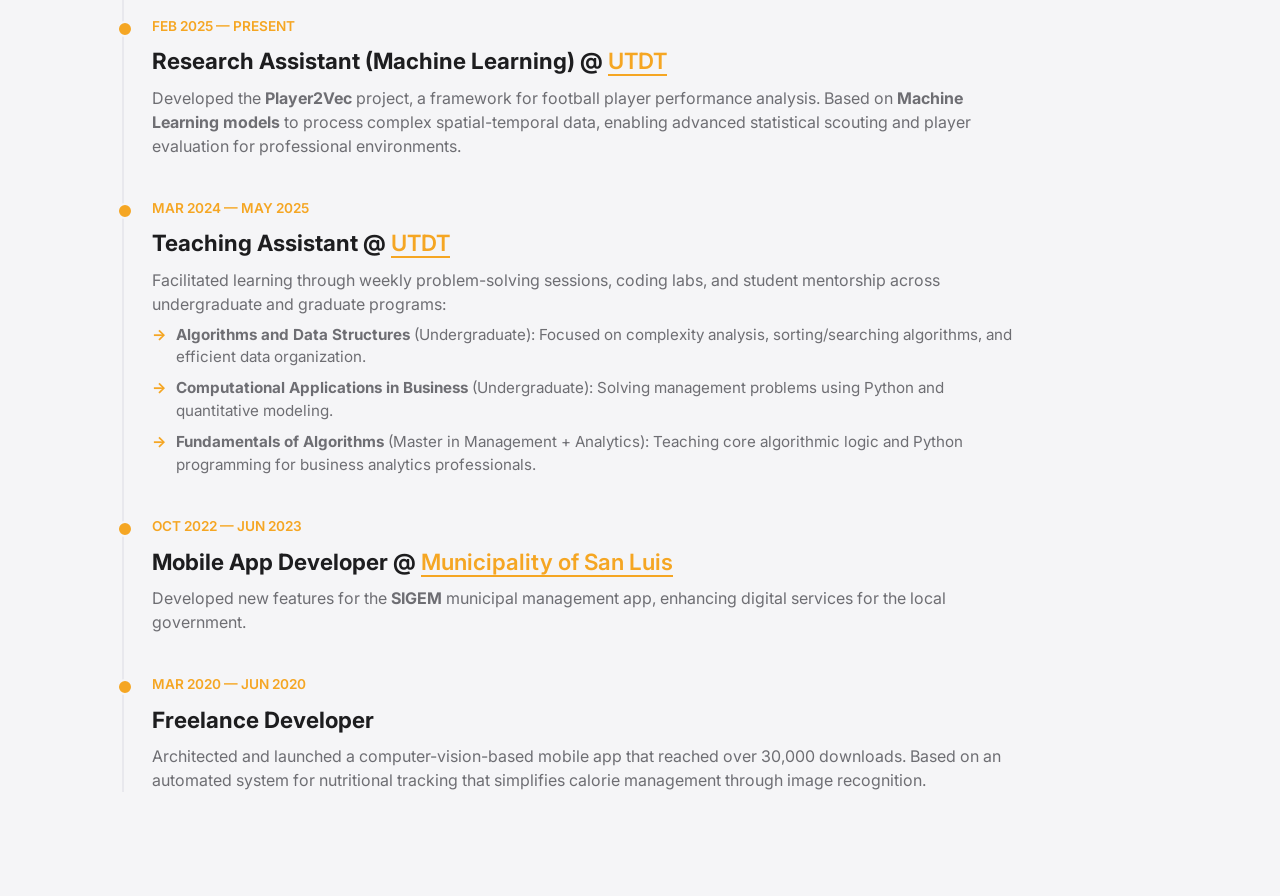
==== commit 96116cfa: "Title fix" ====
--- a/index.html
+++ b/index.html
@@ -26,7 +26,7 @@
         <section id="about">
             <div class="hero-container">
                 <h1 class="hero-headline">
-                    <span data-en="Designing Quantitative Models for" data-es="Diseñando Modelos <br> Cuantitativos para">Designing Quantitative Models for</span><br>
+                    <span data-en="Quantitative Models for" data-es="Modelos Cuantitativos para">Quantitative Models for</span><br>
                     <span class="dot" data-en="Complex Decision-Making." data-es="Toma de Decisiones.">Complex Decision-Making.</span>
                 </h1>
                 
--- a/style.css
+++ b/style.css
@@ -65,6 +65,53 @@
 
 .control-btn:hover {
     filter: brightness(0.9);
+}
+
+/* Estilos base (Desktop) - Se mantienen arriba */
+.site-controls {
+    position: fixed;
+    top: 2rem;
+    right: 20px;
+    display: flex;
+    gap: 10px;
+    z-index: 1000;
+    /* Aseguramos que siempre esté por encima de todo */
+}
+
+/* Ajustes para Móvil (menos de 768px) */
+@media (max-width: 768px) {
+    .site-controls {
+        top: auto;
+        /* Anulamos la posición superior */
+        bottom: 2rem;
+        /* Lo posicionamos abajo */
+        right: 1.5rem;
+        flex-direction: column;
+        /* Los ponemos uno sobre otro para que ocupen menos ancho */
+        gap: 12px;
+    }
+
+    .control-btn {
+        width: 50px;
+        /* Los hacemos más circulares/cuadrados */
+        height: 50px;
+        padding: 0;
+        display: flex;
+        align-items: center;
+        justify-content: center;
+        border-radius: 50%;
+        /* Botones circulares tipo "Floating Action Button" */
+        background: var(--nav-bg);
+        box-shadow: 0 4px 12px rgba(0, 0, 0, 0.15);
+        /* Sombra para que resalten sobre el fondo */
+        border: 1px solid rgba(245, 166, 35, 0.3);
+        font-size: 0.8rem;
+    }
+
+    /* Opcional: Eliminar el padding extra que sugerí antes en la nav */
+    .nav-container {
+        padding: 1rem 0;
+    }
 }
 
 /* Pill Navigation */
